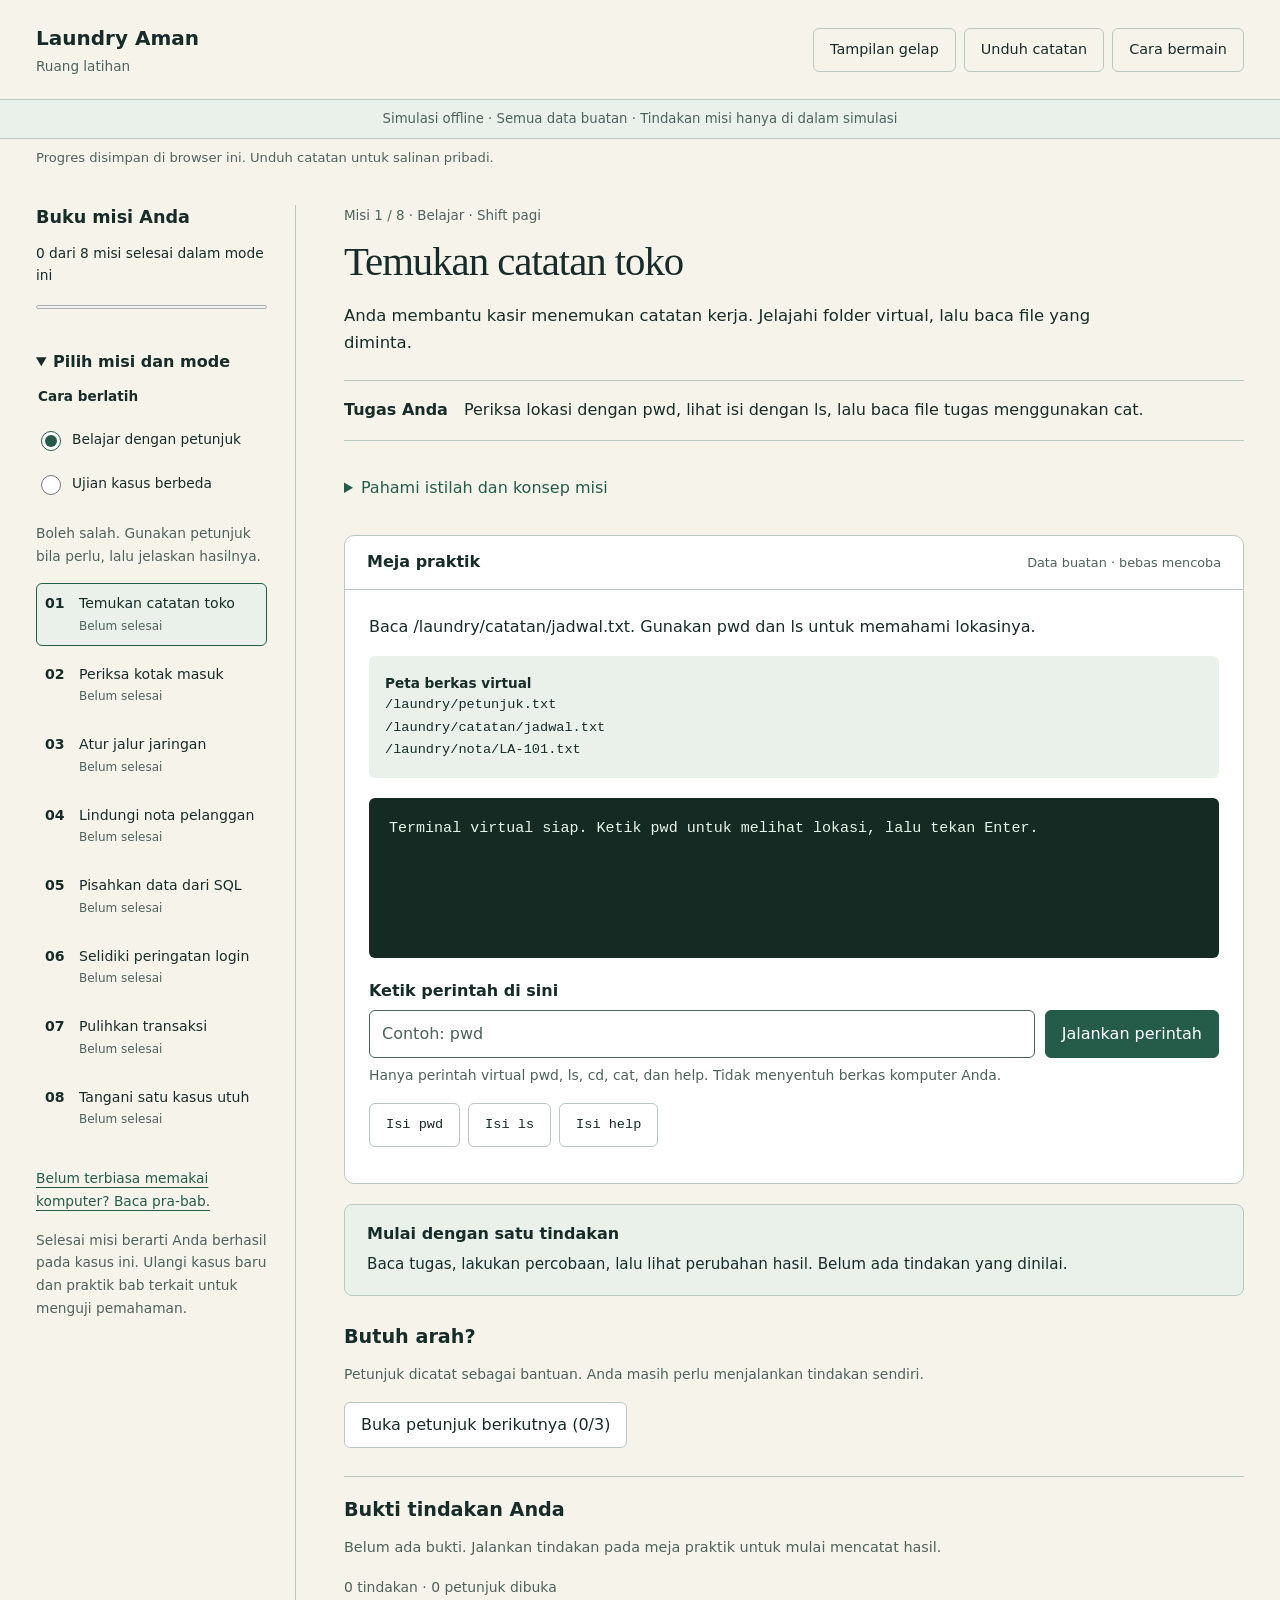
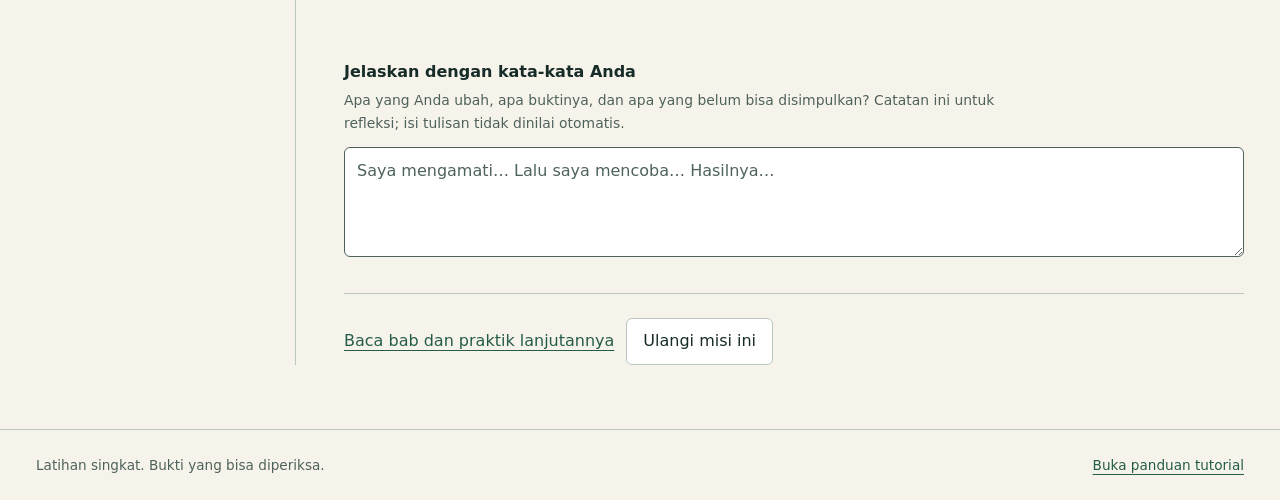
==== simulator/index.html @ 697e7718 "feat: add Indonesian cybersecurity course and interactive simulator" ====
<!doctype html>
<html lang="id">
<head>
  <meta charset="utf-8">
  <meta name="viewport" content="width=device-width, initial-scale=1">
  <meta name="color-scheme" content="light dark">
  <meta name="description" content="Latihan cybersecurity gratis dan offline untuk pemula. Delapan misi dengan data buatan, petunjuk, dan kasus ujian.">
  <title>Ruang latihan • Laundry Aman</title>
  <link rel="icon" href="data:,">
  <link rel="stylesheet" href="styles.css">
  <script defer src="scenarios.js"></script>
  <script defer src="engine.js"></script>
  <script defer src="app.js"></script>
</head>
<body>
  <a class="skip" href="#workspace">Lewati daftar misi</a>
  <header class="topbar">
    <a class="wordmark" href="index.html">Laundry Aman <span>Ruang latihan</span></a>
    <div class="toolbar">
      <button id="theme" type="button">Tampilan gelap</button>
      <button id="export" type="button">Unduh catatan</button>
      <button id="help-open" type="button">Cara bermain</button>
    </div>
  </header>
  <div class="safety-strip">Simulasi offline · Semua data buatan · Tindakan misi hanya di dalam simulasi</div>
  <p id="storage-status" class="storage-status" role="status"></p>
  <div id="announcer" class="sr-only" aria-live="polite" aria-atomic="true"></div>
  <div class="layout">
    <aside class="sidebar" aria-label="Navigasi belajar">
      <h2>Buku misi Anda</h2>
      <p id="progress-text">Menyiapkan misi…</p>
      <progress id="progress" max="8" value="0" aria-label="Progres mode yang dipilih"></progress>
      <details id="mission-navigation" open>
        <summary>Pilih misi dan mode</summary>
      <fieldset class="mode-switch">
        <legend>Cara berlatih</legend>
        <label><input type="radio" name="mode" value="guided" checked> Belajar dengan petunjuk</label>
        <label><input type="radio" name="mode" value="exam"> Ujian kasus berbeda</label>
      </fieldset>
      <p id="mode-description" class="small"></p>
        <nav id="missions" aria-label="Daftar delapan misi"></nav>
      </details>
      <a class="reading-link" href="../materi/pra-00-mulai-dari-nol.md">Belum terbiasa memakai komputer? Baca pra-bab.</a>
      <p class="small">Selesai misi berarti Anda berhasil pada kasus ini. Ulangi kasus baru dan praktik bab terkait untuk menguji pemahaman.</p>
    </aside>
    <main id="workspace" tabindex="-1">
      <div id="mission"><p>Memuat berkas latihan lokal… Jika pesan ini menetap, pastikan seluruh folder simulator sudah diekstrak dan JavaScript browser aktif.</p></div>
      <noscript><p>Simulasi membutuhkan JavaScript. Aktifkan JavaScript untuk file lokal ini atau baca <a href="../Tutorial-Cybersecurity.md">buku tutorial</a>.</p></noscript>
    </main>
  </div>
  <footer>Latihan singkat. Bukti yang bisa diperiksa. <a href="../README.md">Buka panduan tutorial</a></footer>
  <dialog id="help-dialog" aria-labelledby="help-title">
    <h2 id="help-title">Percobaan pertama, tanpa instal alat</h2>
    <ol>
      <li>Pilih <strong>Belajar dengan petunjuk</strong>. Mulai dari misi pertama.</li>
      <li>Baca tugas. Pada terminal virtual, ketik <code>pwd</code>, lalu tekan Enter. Itu perintah untuk melihat lokasi.</li>
      <li>Ketik <code>ls</code> untuk daftar berkas. Baca hasil sebelum mengetik perintah berikutnya.</li>
      <li>Jika bingung, buka petunjuk satu per satu. Kesalahan tidak mengurangi nyawa atau menghapus hasil misi lain.</li>
      <li>Setelah selesai, jelaskan alasan tindakan Anda di catatan. Uji lagi dengan kasus berbeda.</li>
    </ol>
    <p>Terminal ini hanya mengolah berkas virtual. Jangan memasukkan password, nama pelanggan asli, atau perintah dari internet. Data di semua misi memang dibuat untuk latihan.</p>
    <p>Progres mencoba tersimpan di browser perangkat ini. Mode privat atau membuka lokasi file berbeda dapat menghilangkannya. Unduh catatan sebelum menutup jika ingin menyimpan bukti.</p>
    <form method="dialog"><button class="primary">Kembali ke misi</button></form>
  </dialog>
  <dialog id="reset-dialog" aria-labelledby="reset-title">
    <h2 id="reset-title">Ulangi misi ini?</h2>
    <p>Hasil, petunjuk, dan catatan misi pada mode saat ini akan dihapus. Misi lain dan mode lainnya tetap tersimpan. Unduh catatan dahulu bila perlu.</p>
    <div class="actions"><button id="reset-confirm" class="primary">Ya, ulangi misi ini</button><button id="reset-cancel">Batal</button></div>
  </dialog>
</body>
</html>
---- simulator/styles.css ----
:root{color-scheme:light;--paper:#f6f3eb;--surface:#fff;--ink:#172c28;--muted:#4e625c;--green:#245c49;--on-green:#fff;--line:#bac8c0;--soft:#eaf1eb;--accent:#e8bd67;--warn:#745013;--danger:#982e2a;--focus:#925a10;--terminal:#142a23;--terminal-ink:#e7f5e8}
:root[data-theme="dark"]{color-scheme:dark;--paper:#172421;--surface:#20332c;--ink:#f3f5ed;--muted:#bfd1c7;--green:#a5dbc0;--on-green:#142a23;--line:#6a8578;--soft:#2b4438;--accent:#e8bd67;--warn:#f2cf8c;--danger:#ffb4a9;--focus:#f2cf8c;--terminal:#10211b;--terminal-ink:#e7f5e8}
*{box-sizing:border-box}html{scroll-behavior:smooth;scrollbar-color:var(--line) var(--paper)}body{margin:0;background:var(--paper);color:var(--ink);font:1rem/1.65 "Segoe UI",system-ui,sans-serif}::selection{background:var(--accent);color:#172c28}a{color:var(--green);text-underline-offset:4px}button,input,select,textarea{font:inherit}button,input,select,textarea,summary,a{-webkit-tap-highlight-color:transparent}button{min-height:44px;padding:9px 16px;border:1px solid var(--line);border-radius:6px;color:var(--ink);background:var(--surface);cursor:pointer;transition:background-color .15s,border-color .15s}button:hover{background:var(--soft);border-color:var(--green)}button:disabled{opacity:.65;cursor:not-allowed}.primary{background:var(--green);border-color:var(--green);color:var(--on-green)}.primary:hover{background:var(--green);filter:brightness(.92)}:focus-visible{outline:3px solid var(--focus);outline-offset:3px}h1,h2,h3,p{margin-top:0}h1{font:400 clamp(1.8rem,3.4vw,2.55rem)/1.15 Georgia,serif;letter-spacing:-.025em;margin-bottom:16px;max-width:26ch}h2{font:600 1.2rem/1.4 "Segoe UI",system-ui,sans-serif;margin-bottom:12px}h3{font-size:1.05rem;line-height:1.4}p{max-width:76ch;margin-bottom:16px}code,pre{font-family:Consolas,"Courier New",monospace}code{overflow-wrap:anywhere}pre{white-space:pre-wrap;overflow-wrap:anywhere;line-height:1.6}label{cursor:pointer}input[type="text"],select,textarea{width:100%;min-height:44px;padding:10px 12px;border:1px solid var(--line);border-radius:6px;background:var(--surface);color:var(--ink);caret-color:var(--green)}input[type="radio"],input[type="checkbox"]{width:20px;height:20px;accent-color:var(--green);flex-shrink:0}textarea{resize:vertical;min-height:110px}fieldset{margin:0;padding:0;border:0;min-width:0}legend{font-weight:600;margin-bottom:10px}summary{cursor:pointer;min-height:44px;padding:10px 0;font-weight:600}.skip{position:fixed;z-index:5;top:-80px;left:12px;padding:10px;background:var(--surface)}.skip:focus{top:8px}.topbar{max-width:1440px;margin:auto;padding:22px 36px;display:flex;justify-content:space-between;gap:24px;align-items:center}.wordmark{font-size:1.25rem;font-weight:750;text-decoration:none;color:var(--ink)}.wordmark span{display:block;font-size:.85rem;font-weight:400;color:var(--muted)}.toolbar{display:flex;flex-wrap:wrap;gap:8px}.toolbar button{background:transparent;font-size:.9rem}.safety-strip{background:var(--soft);border-block:1px solid var(--line);padding:8px 36px;font-size:.83rem;color:var(--muted);text-align:center}.storage-status{padding:8px 36px;margin:0 auto;max-width:1440px;font-size:.82rem;color:var(--muted)}.storage-status.warning{color:var(--warn)}.layout{max-width:1440px;margin:0 auto;display:grid;grid-template-columns:260px minmax(0,1fr);gap:48px;padding:28px 36px 64px}.sidebar{border-right:1px solid var(--line);padding-right:28px}.sidebar h2{font-size:1.1rem}.sidebar p{font-size:.86rem}.sidebar progress{width:100%;height:8px;display:block;margin:8px 0 28px;accent-color:var(--green)}.mode-switch{margin-bottom:16px}.mode-switch legend{font-size:.85rem}.mode-switch label{display:flex;align-items:center;gap:8px;font-size:.86rem;min-height:44px;line-height:1.4}.small{font-size:.87rem;color:var(--muted)}.mission-link{width:100%;display:grid;grid-template-columns:26px 1fr;gap:8px;text-align:left;margin-bottom:8px;background:transparent;border-color:transparent;padding:10px 8px;font-size:.88rem;line-height:1.4}.mission-link[aria-current="step"]{background:var(--soft);border-color:var(--green)}.mission-number{font-variant-numeric:tabular-nums;font-weight:700}.mission-link small{display:block;margin-top:4px;font-size:.75rem;color:var(--muted)}.reading-link{display:block;margin:28px 0 16px;font-size:.86rem}.mission-meta{font-size:.84rem;color:var(--muted);margin-bottom:12px}.brief{font-size:1.03rem}.objective{display:flex;gap:16px;align-items:baseline;border-block:1px solid var(--line);padding:16px 0;margin:24px 0}.objective strong{white-space:nowrap}.objective p{margin:0}.concept{margin-bottom:24px}.concept summary{font-weight:500;color:var(--green)}.concept p{font-size:.94rem;margin-bottom:0}.workbench{background:var(--surface);border:1px solid var(--line);border-radius:10px;overflow:hidden}.bench-title{padding:15px 22px;border-bottom:1px solid var(--line);display:flex;justify-content:space-between;gap:12px;align-items:center}.bench-title h2{margin:0;font-size:1rem}.bench-title span{font-size:.8rem;color:var(--muted)}.bench-content{padding:24px}.actions{display:flex;flex-wrap:wrap;gap:12px;margin-top:20px}.field{margin-bottom:16px}.field label{display:block;font-weight:600;margin-bottom:6px}.field .small{margin-top:6px;margin-bottom:0}.row{display:grid;grid-template-columns:1fr 1fr;gap:20px}.terminal{background:var(--terminal);color:var(--terminal-ink);padding:18px 20px;border-radius:6px;margin:0 0 20px;min-height:160px;max-height:360px;overflow:auto;font-size:.94rem}.terminal-input{display:flex;gap:10px}.terminal-input input{min-width:0}.file-map{background:var(--soft);padding:16px;border-radius:6px;margin-bottom:20px;font-size:.85rem}.file-map code{display:block}.quick-commands{display:flex;gap:8px;flex-wrap:wrap;margin:12px 0}.quick-commands button{font-family:Consolas,monospace;font-size:.85rem}.mail{padding:20px 0;border-bottom:1px solid var(--line)}.mail:first-child{padding-top:0}.mail:last-child{border-bottom:0;padding-bottom:0}.mail h3{margin-bottom:10px}.mail dl{margin:12px 0;font-size:.9rem;display:grid;grid-template-columns:90px minmax(0,1fr);gap:6px 12px}.mail dt{color:var(--muted)}.mail dd{margin:0;overflow-wrap:anywhere}.mail-body{white-space:pre-wrap;background:var(--soft);padding:16px;font-size:.94rem}.choice-line{display:flex;align-items:center;gap:10px;padding:10px 0;min-height:44px}.flow-row{display:grid;grid-template-columns:minmax(0,1fr) auto;gap:20px;padding:18px 0;border-bottom:1px solid var(--line)}.flow-row:first-child{padding-top:0}.flow-row p{margin:3px 0 0}.flow-row strong{font-size:.98rem}.flow-row label{display:flex;gap:8px;align-items:center}.test-results{margin-top:20px}.test-results p{padding:10px 12px;background:var(--soft);margin-bottom:8px}.data-table{width:100%;border-collapse:collapse;font-size:.9rem;margin:16px 0}.data-table th,.data-table td{padding:10px 8px;border-bottom:1px solid var(--line);text-align:left;vertical-align:top;overflow-wrap:anywhere}.data-table th{font-weight:600}.response{padding:16px;background:var(--soft);margin-top:18px;border-radius:6px}.event{margin-bottom:12px;padding-bottom:12px;border-bottom:1px solid var(--line)}.event p{margin:8px 0;font-size:.92rem}.event time{font-variant-numeric:tabular-nums;font-size:.83rem;color:var(--muted)}.feedback{padding:18px 22px;border:1px solid var(--line);border-radius:8px;margin-top:20px;background:var(--soft)}.feedback h2{font-size:1rem;margin-bottom:6px}.feedback p{margin:0;font-size:.95rem}.feedback.error{border-color:var(--danger)}.feedback.error h2{color:var(--danger)}.support{margin:28px 0}.hint-list{padding-left:22px}.hint-list li{padding:8px 0;max-width:75ch}.evidence{padding:20px 0;border-top:1px solid var(--line);margin-top:28px}.evidence li{margin-bottom:8px;font-size:.91rem}.evidence .empty{color:var(--muted);font-size:.9rem}.reflection{margin-top:24px}.reflection label{font-weight:600;display:block}.reflection p{margin:4px 0 12px}.next-step{border-top:1px solid var(--line);padding-top:24px;margin-top:28px;display:flex;gap:12px;align-items:center;flex-wrap:wrap}.completion{padding:24px;background:var(--soft);border:1px solid var(--green);border-radius:8px;margin-top:24px}.completion h2{font:400 1.55rem Georgia,serif}footer{max-width:1440px;margin:auto;border-top:1px solid var(--line);padding:24px 36px;color:var(--muted);font-size:.85rem;display:flex;justify-content:space-between;gap:16px}dialog{border:1px solid var(--line);border-radius:10px;background:var(--surface);color:var(--ink);padding:32px;max-width:650px;width:calc(100% - 32px);max-height:85vh;overflow:auto}dialog::backdrop{background:rgba(15,30,25,.55)}dialog li{margin-bottom:12px}dialog h2{font:400 1.8rem Georgia,serif}.fatal{padding:24px;background:var(--surface);border:1px solid var(--danger)}
@media(max-width:1000px){.layout{gap:28px;grid-template-columns:220px minmax(0,1fr);padding-inline:24px}.sidebar{padding-right:20px}.topbar{padding-inline:24px}.row{grid-template-columns:1fr}.objective{display:block}.objective strong{display:block;margin-bottom:6px}}
@media(max-width:700px){.topbar{padding:18px 16px;align-items:flex-start;flex-direction:column;gap:14px}.toolbar{width:100%}.toolbar button{flex:1;padding-inline:8px;font-size:.82rem}.safety-strip{padding:8px 16px;text-align:left}.storage-status{padding-inline:16px}.layout{display:block;padding:16px 16px 40px}.sidebar{border-right:0;border-bottom:1px solid var(--line);padding:0 0 20px;margin-bottom:28px}.sidebar .reading-link{margin:14px 0}.sidebar progress{margin-bottom:20px}.sidebar>p.small{display:none}.mode-switch{display:flex;flex-wrap:wrap;column-gap:20px}.mode-switch legend{margin-bottom:4px}.mission-link{padding:12px}.bench-content{padding:18px}.bench-title{padding:14px 18px;align-items:flex-start;flex-direction:column;gap:4px}.flow-row{grid-template-columns:1fr;gap:8px}.terminal-input{flex-wrap:wrap}.terminal-input button{width:100%}.terminal-input input{width:100%}.mail dl{grid-template-columns:1fr;gap:2px}.mail dd{margin-bottom:10px}.data-table{font-size:.8rem;table-layout:fixed}.data-table th,.data-table td{padding:8px 4px}.next-step>*{width:100%}.next-step a{text-align:center;padding:8px}footer{padding:22px 16px;flex-direction:column}dialog{padding:24px}}
input::placeholder,textarea::placeholder{color:var(--muted);opacity:1}
input[type="text"],select,textarea{border-color:var(--muted)}
.terminal-input button{flex-shrink:0;white-space:nowrap}
.sr-only{position:absolute;width:1px;height:1px;padding:0;margin:-1px;overflow:hidden;clip:rect(0,0,0,0);white-space:nowrap;border:0}
@media(prefers-reduced-motion:reduce){html{scroll-behavior:auto}*{transition:none!important}}
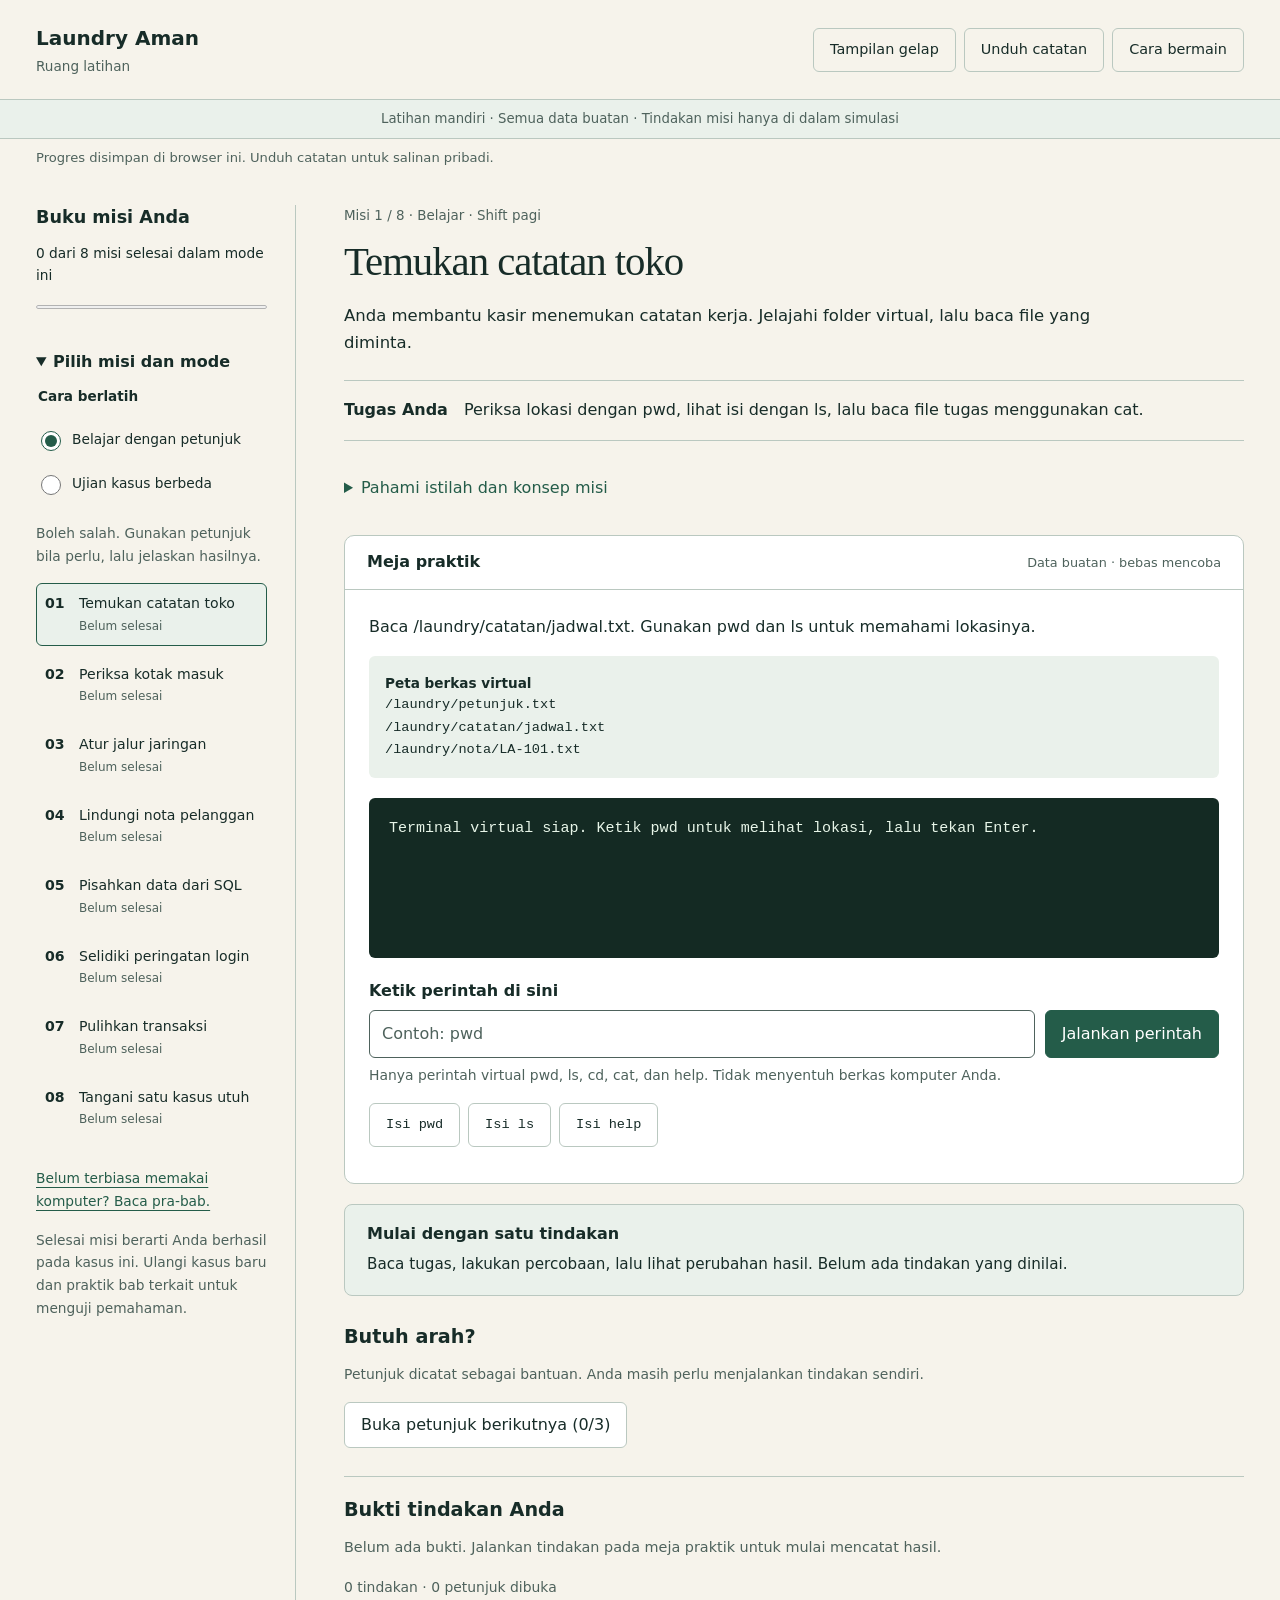
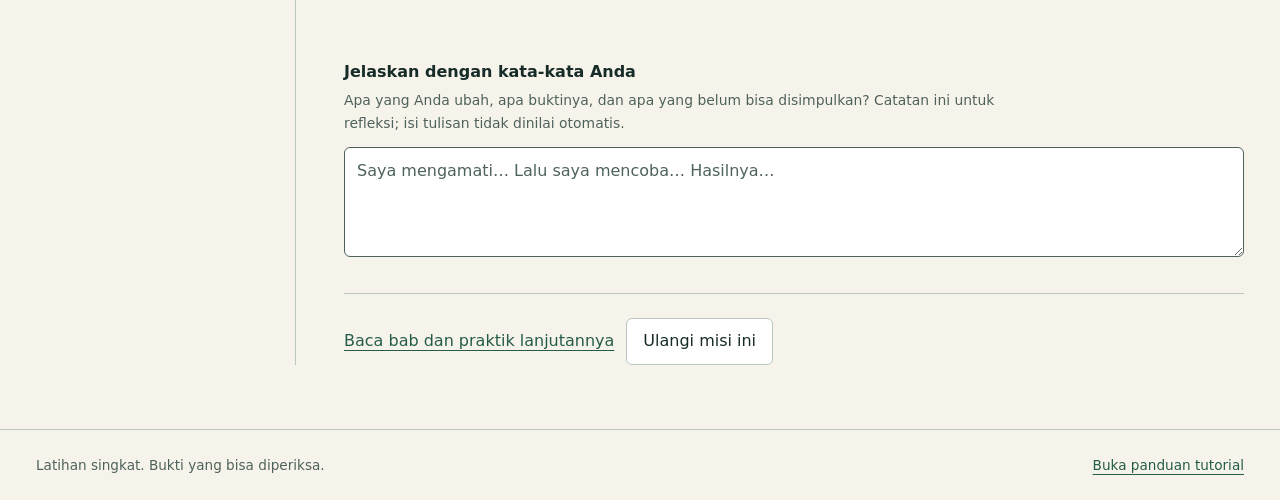
==== commit f837e4d5: "feat: publish browser simulator for mobile access through GitHub Pages" ====
--- a/simulator/index.html
+++ b/simulator/index.html
@@ -22,7 +22,7 @@
       <button id="help-open" type="button">Cara bermain</button>
     </div>
   </header>
-  <div class="safety-strip">Simulasi offline · Semua data buatan · Tindakan misi hanya di dalam simulasi</div>
+  <div class="safety-strip">Latihan mandiri · Semua data buatan · Tindakan misi hanya di dalam simulasi</div>
   <p id="storage-status" class="storage-status" role="status"></p>
   <div id="announcer" class="sr-only" aria-live="polite" aria-atomic="true"></div>
   <div class="layout">
@@ -44,8 +44,8 @@
       <p class="small">Selesai misi berarti Anda berhasil pada kasus ini. Ulangi kasus baru dan praktik bab terkait untuk menguji pemahaman.</p>
     </aside>
     <main id="workspace" tabindex="-1">
-      <div id="mission"><p>Memuat berkas latihan lokal… Jika pesan ini menetap, pastikan seluruh folder simulator sudah diekstrak dan JavaScript browser aktif.</p></div>
-      <noscript><p>Simulasi membutuhkan JavaScript. Aktifkan JavaScript untuk file lokal ini atau baca <a href="../Tutorial-Cybersecurity.md">buku tutorial</a>.</p></noscript>
+      <div id="mission"><p>Memuat latihan… Jika pesan ini menetap, muat ulang halaman dan pastikan JavaScript browser aktif. Jika memakai unduhan, ekstrak seluruh folder simulator.</p></div>
+      <noscript><p>Simulasi membutuhkan JavaScript. Aktifkan JavaScript untuk halaman ini atau baca <a href="../Tutorial-Cybersecurity.md">buku tutorial</a>.</p></noscript>
     </main>
   </div>
   <footer>Latihan singkat. Bukti yang bisa diperiksa. <a href="../README.md">Buka panduan tutorial</a></footer>
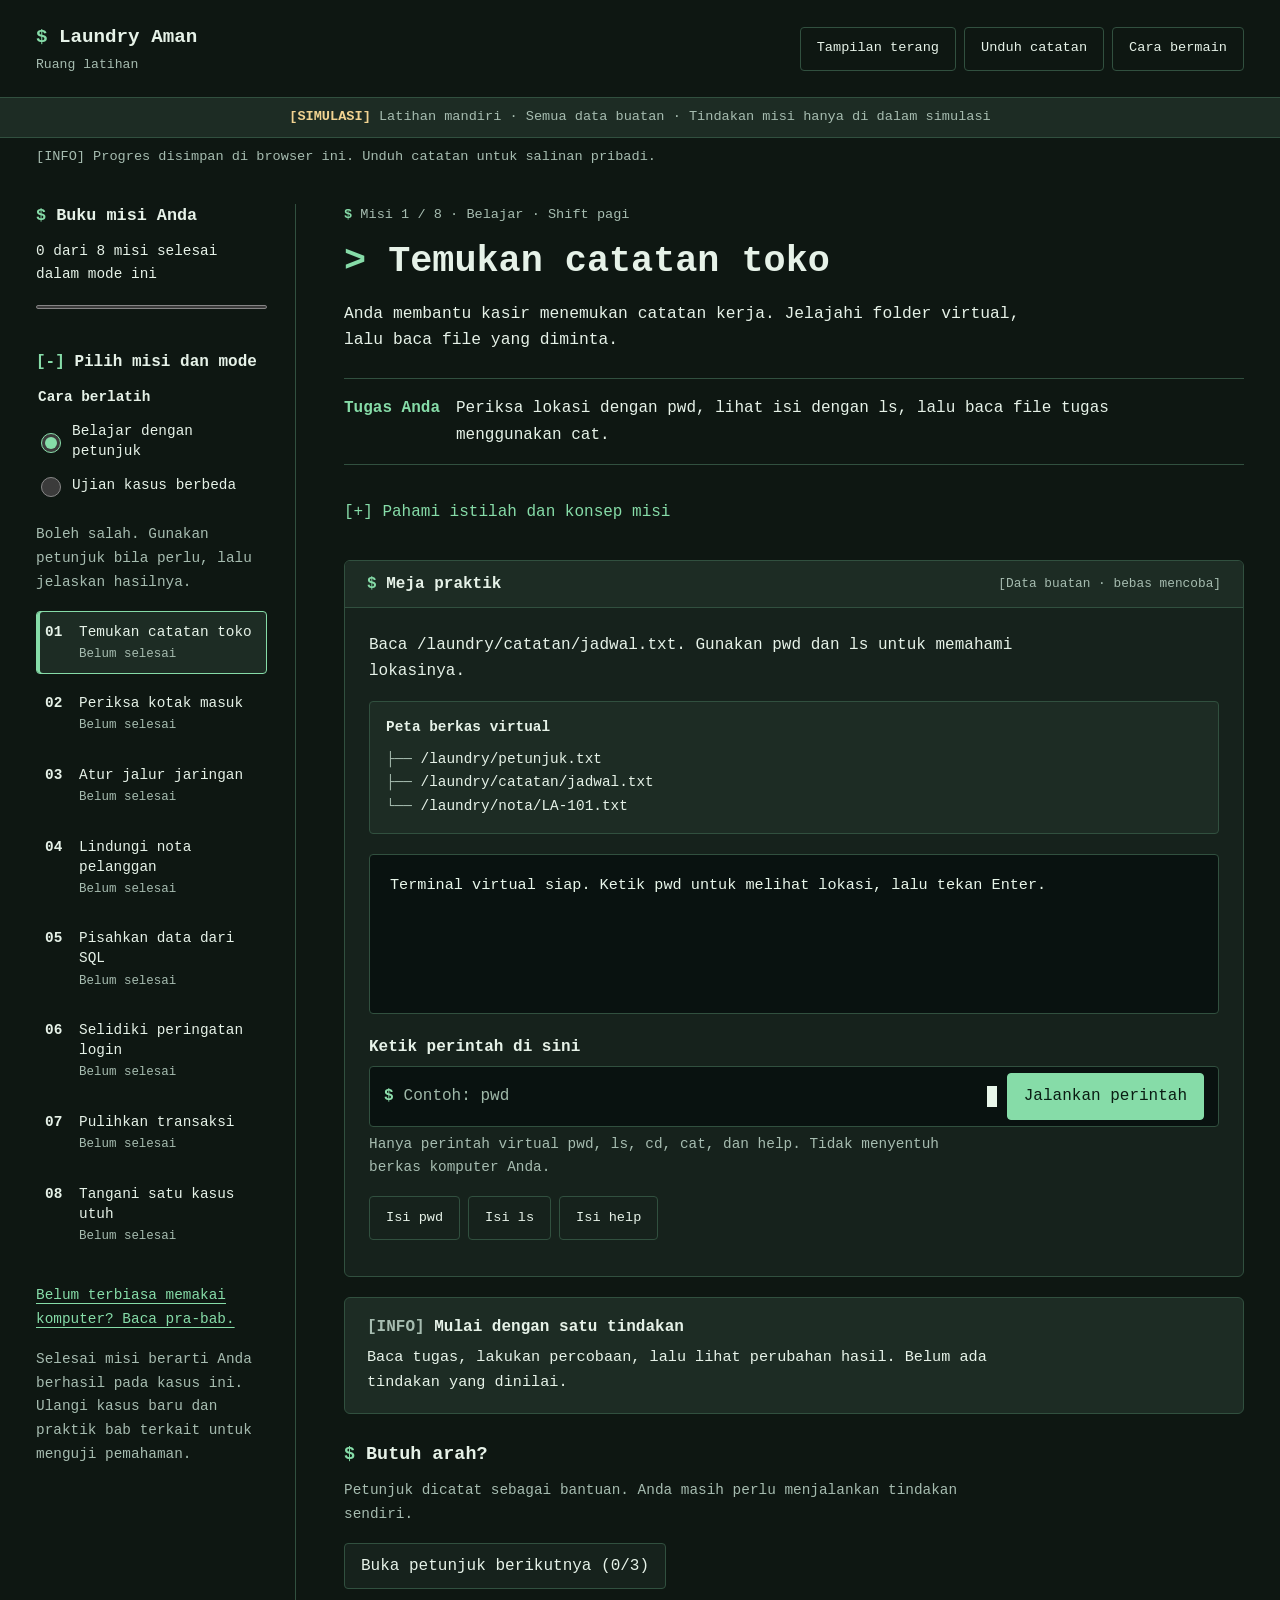
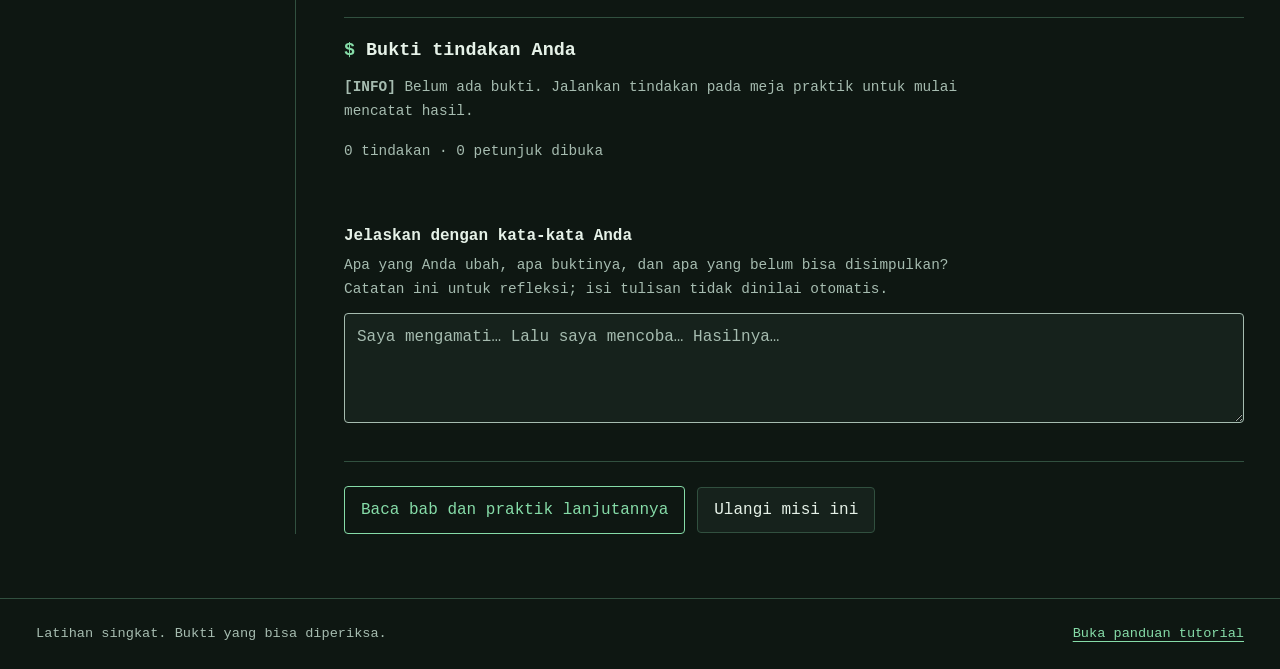
==== commit 79963517: "feat: restyle simulator as a terminal with dark default Console-style dark theme as default from fir" ====
--- a/simulator/index.html
+++ b/simulator/index.html
@@ -1,5 +1,5 @@
 <!doctype html>
-<html lang="id">
+<html lang="id" data-theme="dark">
 <head>
   <meta charset="utf-8">
   <meta name="viewport" content="width=device-width, initial-scale=1">
@@ -17,7 +17,7 @@
   <header class="topbar">
     <a class="wordmark" href="index.html">Laundry Aman <span>Ruang latihan</span></a>
     <div class="toolbar">
-      <button id="theme" type="button">Tampilan gelap</button>
+      <button id="theme" type="button">Tampilan terang</button>
       <button id="export" type="button">Unduh catatan</button>
       <button id="help-open" type="button">Cara bermain</button>
     </div>
--- a/simulator/styles.css
+++ b/simulator/styles.css
@@ -1,10 +1,242 @@
-:root{color-scheme:light;--paper:#f6f3eb;--surface:#fff;--ink:#172c28;--muted:#4e625c;--green:#245c49;--on-green:#fff;--line:#bac8c0;--soft:#eaf1eb;--accent:#e8bd67;--warn:#745013;--danger:#982e2a;--focus:#925a10;--terminal:#142a23;--terminal-ink:#e7f5e8}
-:root[data-theme="dark"]{color-scheme:dark;--paper:#172421;--surface:#20332c;--ink:#f3f5ed;--muted:#bfd1c7;--green:#a5dbc0;--on-green:#142a23;--line:#6a8578;--soft:#2b4438;--accent:#e8bd67;--warn:#f2cf8c;--danger:#ffb4a9;--focus:#f2cf8c;--terminal:#10211b;--terminal-ink:#e7f5e8}
-*{box-sizing:border-box}html{scroll-behavior:smooth;scrollbar-color:var(--line) var(--paper)}body{margin:0;background:var(--paper);color:var(--ink);font:1rem/1.65 "Segoe UI",system-ui,sans-serif}::selection{background:var(--accent);color:#172c28}a{color:var(--green);text-underline-offset:4px}button,input,select,textarea{font:inherit}button,input,select,textarea,summary,a{-webkit-tap-highlight-color:transparent}button{min-height:44px;padding:9px 16px;border:1px solid var(--line);border-radius:6px;color:var(--ink);background:var(--surface);cursor:pointer;transition:background-color .15s,border-color .15s}button:hover{background:var(--soft);border-color:var(--green)}button:disabled{opacity:.65;cursor:not-allowed}.primary{background:var(--green);border-color:var(--green);color:var(--on-green)}.primary:hover{background:var(--green);filter:brightness(.92)}:focus-visible{outline:3px solid var(--focus);outline-offset:3px}h1,h2,h3,p{margin-top:0}h1{font:400 clamp(1.8rem,3.4vw,2.55rem)/1.15 Georgia,serif;letter-spacing:-.025em;margin-bottom:16px;max-width:26ch}h2{font:600 1.2rem/1.4 "Segoe UI",system-ui,sans-serif;margin-bottom:12px}h3{font-size:1.05rem;line-height:1.4}p{max-width:76ch;margin-bottom:16px}code,pre{font-family:Consolas,"Courier New",monospace}code{overflow-wrap:anywhere}pre{white-space:pre-wrap;overflow-wrap:anywhere;line-height:1.6}label{cursor:pointer}input[type="text"],select,textarea{width:100%;min-height:44px;padding:10px 12px;border:1px solid var(--line);border-radius:6px;background:var(--surface);color:var(--ink);caret-color:var(--green)}input[type="radio"],input[type="checkbox"]{width:20px;height:20px;accent-color:var(--green);flex-shrink:0}textarea{resize:vertical;min-height:110px}fieldset{margin:0;padding:0;border:0;min-width:0}legend{font-weight:600;margin-bottom:10px}summary{cursor:pointer;min-height:44px;padding:10px 0;font-weight:600}.skip{position:fixed;z-index:5;top:-80px;left:12px;padding:10px;background:var(--surface)}.skip:focus{top:8px}.topbar{max-width:1440px;margin:auto;padding:22px 36px;display:flex;justify-content:space-between;gap:24px;align-items:center}.wordmark{font-size:1.25rem;font-weight:750;text-decoration:none;color:var(--ink)}.wordmark span{display:block;font-size:.85rem;font-weight:400;color:var(--muted)}.toolbar{display:flex;flex-wrap:wrap;gap:8px}.toolbar button{background:transparent;font-size:.9rem}.safety-strip{background:var(--soft);border-block:1px solid var(--line);padding:8px 36px;font-size:.83rem;color:var(--muted);text-align:center}.storage-status{padding:8px 36px;margin:0 auto;max-width:1440px;font-size:.82rem;color:var(--muted)}.storage-status.warning{color:var(--warn)}.layout{max-width:1440px;margin:0 auto;display:grid;grid-template-columns:260px minmax(0,1fr);gap:48px;padding:28px 36px 64px}.sidebar{border-right:1px solid var(--line);padding-right:28px}.sidebar h2{font-size:1.1rem}.sidebar p{font-size:.86rem}.sidebar progress{width:100%;height:8px;display:block;margin:8px 0 28px;accent-color:var(--green)}.mode-switch{margin-bottom:16px}.mode-switch legend{font-size:.85rem}.mode-switch label{display:flex;align-items:center;gap:8px;font-size:.86rem;min-height:44px;line-height:1.4}.small{font-size:.87rem;color:var(--muted)}.mission-link{width:100%;display:grid;grid-template-columns:26px 1fr;gap:8px;text-align:left;margin-bottom:8px;background:transparent;border-color:transparent;padding:10px 8px;font-size:.88rem;line-height:1.4}.mission-link[aria-current="step"]{background:var(--soft);border-color:var(--green)}.mission-number{font-variant-numeric:tabular-nums;font-weight:700}.mission-link small{display:block;margin-top:4px;font-size:.75rem;color:var(--muted)}.reading-link{display:block;margin:28px 0 16px;font-size:.86rem}.mission-meta{font-size:.84rem;color:var(--muted);margin-bottom:12px}.brief{font-size:1.03rem}.objective{display:flex;gap:16px;align-items:baseline;border-block:1px solid var(--line);padding:16px 0;margin:24px 0}.objective strong{white-space:nowrap}.objective p{margin:0}.concept{margin-bottom:24px}.concept summary{font-weight:500;color:var(--green)}.concept p{font-size:.94rem;margin-bottom:0}.workbench{background:var(--surface);border:1px solid var(--line);border-radius:10px;overflow:hidden}.bench-title{padding:15px 22px;border-bottom:1px solid var(--line);display:flex;justify-content:space-between;gap:12px;align-items:center}.bench-title h2{margin:0;font-size:1rem}.bench-title span{font-size:.8rem;color:var(--muted)}.bench-content{padding:24px}.actions{display:flex;flex-wrap:wrap;gap:12px;margin-top:20px}.field{margin-bottom:16px}.field label{display:block;font-weight:600;margin-bottom:6px}.field .small{margin-top:6px;margin-bottom:0}.row{display:grid;grid-template-columns:1fr 1fr;gap:20px}.terminal{background:var(--terminal);color:var(--terminal-ink);padding:18px 20px;border-radius:6px;margin:0 0 20px;min-height:160px;max-height:360px;overflow:auto;font-size:.94rem}.terminal-input{display:flex;gap:10px}.terminal-input input{min-width:0}.file-map{background:var(--soft);padding:16px;border-radius:6px;margin-bottom:20px;font-size:.85rem}.file-map code{display:block}.quick-commands{display:flex;gap:8px;flex-wrap:wrap;margin:12px 0}.quick-commands button{font-family:Consolas,monospace;font-size:.85rem}.mail{padding:20px 0;border-bottom:1px solid var(--line)}.mail:first-child{padding-top:0}.mail:last-child{border-bottom:0;padding-bottom:0}.mail h3{margin-bottom:10px}.mail dl{margin:12px 0;font-size:.9rem;display:grid;grid-template-columns:90px minmax(0,1fr);gap:6px 12px}.mail dt{color:var(--muted)}.mail dd{margin:0;overflow-wrap:anywhere}.mail-body{white-space:pre-wrap;background:var(--soft);padding:16px;font-size:.94rem}.choice-line{display:flex;align-items:center;gap:10px;padding:10px 0;min-height:44px}.flow-row{display:grid;grid-template-columns:minmax(0,1fr) auto;gap:20px;padding:18px 0;border-bottom:1px solid var(--line)}.flow-row:first-child{padding-top:0}.flow-row p{margin:3px 0 0}.flow-row strong{font-size:.98rem}.flow-row label{display:flex;gap:8px;align-items:center}.test-results{margin-top:20px}.test-results p{padding:10px 12px;background:var(--soft);margin-bottom:8px}.data-table{width:100%;border-collapse:collapse;font-size:.9rem;margin:16px 0}.data-table th,.data-table td{padding:10px 8px;border-bottom:1px solid var(--line);text-align:left;vertical-align:top;overflow-wrap:anywhere}.data-table th{font-weight:600}.response{padding:16px;background:var(--soft);margin-top:18px;border-radius:6px}.event{margin-bottom:12px;padding-bottom:12px;border-bottom:1px solid var(--line)}.event p{margin:8px 0;font-size:.92rem}.event time{font-variant-numeric:tabular-nums;font-size:.83rem;color:var(--muted)}.feedback{padding:18px 22px;border:1px solid var(--line);border-radius:8px;margin-top:20px;background:var(--soft)}.feedback h2{font-size:1rem;margin-bottom:6px}.feedback p{margin:0;font-size:.95rem}.feedback.error{border-color:var(--danger)}.feedback.error h2{color:var(--danger)}.support{margin:28px 0}.hint-list{padding-left:22px}.hint-list li{padding:8px 0;max-width:75ch}.evidence{padding:20px 0;border-top:1px solid var(--line);margin-top:28px}.evidence li{margin-bottom:8px;font-size:.91rem}.evidence .empty{color:var(--muted);font-size:.9rem}.reflection{margin-top:24px}.reflection label{font-weight:600;display:block}.reflection p{margin:4px 0 12px}.next-step{border-top:1px solid var(--line);padding-top:24px;margin-top:28px;display:flex;gap:12px;align-items:center;flex-wrap:wrap}.completion{padding:24px;background:var(--soft);border:1px solid var(--green);border-radius:8px;margin-top:24px}.completion h2{font:400 1.55rem Georgia,serif}footer{max-width:1440px;margin:auto;border-top:1px solid var(--line);padding:24px 36px;color:var(--muted);font-size:.85rem;display:flex;justify-content:space-between;gap:16px}dialog{border:1px solid var(--line);border-radius:10px;background:var(--surface);color:var(--ink);padding:32px;max-width:650px;width:calc(100% - 32px);max-height:85vh;overflow:auto}dialog::backdrop{background:rgba(15,30,25,.55)}dialog li{margin-bottom:12px}dialog h2{font:400 1.8rem Georgia,serif}.fatal{padding:24px;background:var(--surface);border:1px solid var(--danger)}
-@media(max-width:1000px){.layout{gap:28px;grid-template-columns:220px minmax(0,1fr);padding-inline:24px}.sidebar{padding-right:20px}.topbar{padding-inline:24px}.row{grid-template-columns:1fr}.objective{display:block}.objective strong{display:block;margin-bottom:6px}}
-@media(max-width:700px){.topbar{padding:18px 16px;align-items:flex-start;flex-direction:column;gap:14px}.toolbar{width:100%}.toolbar button{flex:1;padding-inline:8px;font-size:.82rem}.safety-strip{padding:8px 16px;text-align:left}.storage-status{padding-inline:16px}.layout{display:block;padding:16px 16px 40px}.sidebar{border-right:0;border-bottom:1px solid var(--line);padding:0 0 20px;margin-bottom:28px}.sidebar .reading-link{margin:14px 0}.sidebar progress{margin-bottom:20px}.sidebar>p.small{display:none}.mode-switch{display:flex;flex-wrap:wrap;column-gap:20px}.mode-switch legend{margin-bottom:4px}.mission-link{padding:12px}.bench-content{padding:18px}.bench-title{padding:14px 18px;align-items:flex-start;flex-direction:column;gap:4px}.flow-row{grid-template-columns:1fr;gap:8px}.terminal-input{flex-wrap:wrap}.terminal-input button{width:100%}.terminal-input input{width:100%}.mail dl{grid-template-columns:1fr;gap:2px}.mail dd{margin-bottom:10px}.data-table{font-size:.8rem;table-layout:fixed}.data-table th,.data-table td{padding:8px 4px}.next-step>*{width:100%}.next-step a{text-align:center;padding:8px}footer{padding:22px 16px;flex-direction:column}dialog{padding:24px}}
+/* ============================================================
+   Simulator Laundry Aman — tampilan terminal (TUI console look)
+   Tema terang = varian terminal terang, tema gelap = konsol gelap.
+   ============================================================ */
+
+:root{
+  color-scheme:light;
+  --mono:ui-monospace,"Cascadia Mono",Consolas,"SF Mono",Menlo,monospace;
+  --paper:#eff2ea;--surface:#f8faf4;--ink:#1d2a23;--muted:#49594f;
+  --green:#1c5a40;--on-green:#f2f8f0;--line:#b3c2b4;--soft:#e3e9dc;
+  --accent:#e8bd67;--warn:#6f4d10;--danger:#a32c24;--focus:#1c5a40;
+  --terminal:#10251b;--terminal-ink:#e7f5e8;--terminal-muted:#9fb8a8;--terminal-prompt:#7fd8a5
+}
+:root[data-theme="dark"]{
+  color-scheme:dark;
+  --paper:#0e1712;--surface:#16221c;--ink:#e6f2e8;--muted:#a6bcb0;
+  --green:#86dca8;--on-green:#0a1d13;--line:#31503f;--soft:#1d2c24;
+  --accent:#e8c06a;--warn:#f2d492;--danger:#ff9d94;--focus:#86dca8;
+  --terminal:#091210;--terminal-ink:#e8f6ea;--terminal-muted:#9fb8a8;--terminal-prompt:#8fe0ae
+}
+
+*{box-sizing:border-box}
+html{scroll-behavior:smooth;scrollbar-color:var(--line) var(--paper)}
+body{margin:0;background:var(--paper);color:var(--ink);font-family:var(--mono);font-size:1rem;line-height:1.65}
+::selection{background:var(--accent);color:#14231c}
+a{color:var(--green);text-underline-offset:4px}
+button,input,select,textarea{font:inherit}
+button,input,select,textarea,summary,a{-webkit-tap-highlight-color:transparent}
+button{min-height:44px;padding:9px 16px;border:1px solid var(--line);border-radius:4px;color:var(--ink);background:var(--surface);cursor:pointer;transition:background-color .15s,border-color .15s}
+button:hover{background:var(--soft);border-color:var(--green)}
+button:disabled{opacity:.65;cursor:not-allowed}
+.primary{background:var(--green);border-color:var(--green);color:var(--on-green)}
+.primary:hover{background:var(--green);filter:brightness(.92)}
+:focus-visible{outline:3px solid var(--focus);outline-offset:3px}
+
+/* Judul bergaya prompt/status log */
+h1,h2,h3,p{margin-top:0}
+h1{font-family:var(--mono);font-size:clamp(1.6rem,3.2vw,2.3rem);font-weight:700;line-height:1.25;margin-bottom:16px;max-width:30ch}
+h1::before{content:"> ";color:var(--green)}
+h2{font-size:1.15rem;font-weight:700;line-height:1.4;margin-bottom:12px}
+h2::before{content:"$ ";color:var(--green)}
+h3{font-size:1.02rem;line-height:1.4}
+h3::before{content:"> ";color:var(--muted)}
+p{max-width:72ch;margin-bottom:16px}
+code,pre{font-family:var(--mono)}
+code{overflow-wrap:anywhere}
+pre{white-space:pre-wrap;overflow-wrap:anywhere;line-height:1.6}
+label{cursor:pointer}
+input[type="text"],select,textarea{width:100%;min-height:44px;padding:10px 12px;border:1px solid var(--line);border-radius:4px;background:var(--surface);color:var(--ink);caret-color:var(--green)}
+input[type="radio"],input[type="checkbox"]{width:20px;height:20px;accent-color:var(--green);flex-shrink:0}
+textarea{resize:vertical;min-height:110px}
+fieldset{margin:0;padding:0;border:0;min-width:0}
+legend{font-weight:700;margin-bottom:10px}
+summary{cursor:pointer;min-height:44px;padding:10px 0;font-weight:700;list-style:none}
+summary::-webkit-details-marker{display:none}
+summary::before{content:"[+] ";color:var(--green)}
+details[open]>summary::before{content:"[-] "}
+
+.skip{position:fixed;z-index:5;top:-80px;left:12px;padding:10px;background:var(--surface)}
+.skip:focus{top:8px}
+.topbar{max-width:1440px;margin:auto;padding:22px 36px;display:flex;justify-content:space-between;gap:24px;align-items:center}
+.wordmark{font-size:1.2rem;font-weight:700;text-decoration:none;color:var(--ink)}
+.wordmark::before{content:"$ ";color:var(--green)}
+.wordmark span{display:block;font-size:.82rem;font-weight:400;color:var(--muted)}
+.toolbar{display:flex;flex-wrap:wrap;gap:8px}
+.toolbar button{background:transparent;font-size:.85rem}
+.safety-strip{background:var(--soft);border-block:1px solid var(--line);padding:8px 36px;font-size:.85rem;color:var(--muted);text-align:center}
+.safety-strip::before{content:"[SIMULASI] ";color:var(--warn);font-weight:700}
+.storage-status{padding:8px 36px;margin:0 auto;max-width:1440px;font-size:.85rem;color:var(--muted)}
+.storage-status:not(:empty)::before{content:"[INFO] ";color:var(--muted)}
+.storage-status.warning{color:var(--warn)}
+.storage-status.warning:not(:empty)::before{content:"[!] ";color:var(--warn);font-weight:700}
+
+.layout{max-width:1440px;margin:0 auto;display:grid;grid-template-columns:260px minmax(0,1fr);gap:48px;padding:28px 36px 64px}
+.sidebar{border-right:1px solid var(--line);padding-right:28px}
+.sidebar h2{font-size:1.05rem}
+.sidebar p{font-size:.9rem}
+.sidebar progress{width:100%;height:8px;display:block;margin:8px 0 28px;accent-color:var(--green)}
+.mode-switch{margin-bottom:16px}
+.mode-switch legend{font-size:.9rem}
+.mode-switch label{display:flex;align-items:center;gap:8px;font-size:.9rem;min-height:44px;line-height:1.4}
+.small{font-size:.9rem;color:var(--muted)}
+.mission-link{width:100%;display:grid;grid-template-columns:26px 1fr;gap:8px;text-align:left;margin-bottom:8px;background:transparent;border-color:transparent;padding:10px 8px;font-size:.9rem;line-height:1.4}
+.mission-link:hover{background:var(--soft);border-color:transparent}
+.mission-link[aria-current="step"]{background:var(--soft);border-color:var(--green);box-shadow:inset 3px 0 0 var(--green)}
+.mission-number{font-variant-numeric:tabular-nums;font-weight:700}
+.mission-link small{display:block;margin-top:4px;font-size:.78rem;color:var(--muted)}
+.reading-link{display:block;margin:28px 0 16px;font-size:.9rem}
+
+.mission-meta{font-size:.85rem;color:var(--muted);margin-bottom:12px}
+.mission-meta::before{content:"$ ";color:var(--green);font-weight:700}
+.brief{font-size:1.02rem}
+.objective{display:flex;gap:16px;align-items:baseline;border-block:1px solid var(--line);padding:16px 0;margin:24px 0}
+.objective strong{white-space:nowrap;color:var(--green)}
+.objective p{margin:0}
+.concept{margin-bottom:24px}
+.concept summary{font-weight:500;color:var(--green)}
+.concept p{font-size:.95rem;margin-bottom:0}
+
+/* Panel bergaya jendela terminal */
+.workbench{background:var(--surface);border:1px solid var(--line);border-radius:6px;overflow:hidden}
+.bench-title{padding:12px 22px;border-bottom:1px solid var(--line);background:var(--soft);display:flex;justify-content:space-between;gap:12px;align-items:center}
+.bench-title h2{margin:0;font-size:1rem}
+.bench-title span{font-size:.8rem;color:var(--muted)}
+.bench-title span::before{content:"["}
+.bench-title span::after{content:"]"}
+.bench-content{padding:24px}
+.actions{display:flex;flex-wrap:wrap;gap:12px;margin-top:20px}
+.field{margin-bottom:16px}
+.field label{display:block;font-weight:700;margin-bottom:6px}
+.field .small{margin-top:6px;margin-bottom:0}
+.row{display:grid;grid-template-columns:1fr 1fr;gap:20px}
+
+/* Baris perintah: prompt $ + kursor blok berkedip */
+.terminal{background:var(--terminal);color:var(--terminal-ink);border:1px solid var(--line);padding:18px 20px;border-radius:4px;margin:0 0 20px;min-height:160px;max-height:360px;overflow:auto;font-size:.95rem}
+.terminal-input{display:flex;gap:10px;align-items:center;background:var(--terminal);border:1px solid var(--line);border-radius:4px;padding:6px 14px}
+.prompt{color:var(--terminal-prompt);font-weight:700;flex-shrink:0}
+.terminal-input input{min-width:0;flex:1 1 auto;background:transparent;border:0;padding:10px 0;color:var(--terminal-ink);caret-color:var(--terminal-ink)}
+.terminal-input input:focus-visible{outline:2px solid var(--terminal-prompt);outline-offset:2px}
+.terminal-input input::placeholder{color:var(--terminal-muted);opacity:1}
+.terminal-input input:placeholder-shown{caret-color:transparent}
+.terminal-input:has(input:not(:placeholder-shown)) .cursor{visibility:hidden}
+.cursor{flex-shrink:0;width:.62em;height:1.35em;background:var(--terminal-ink);align-self:center;animation:cursor-blink 1.1s infinite}
+@keyframes cursor-blink{0%,49%{opacity:1}50%,100%{opacity:0}}
+
+.file-map{background:var(--soft);border:1px solid var(--line);padding:14px 16px;border-radius:4px;margin-bottom:20px;font-size:.9rem}
+.file-map strong{display:block;margin-bottom:8px}
+.file-map code{display:block}
+.file-map code::before{content:"├── ";color:var(--muted)}
+.file-map code:last-child::before{content:"└── "}
+.quick-commands{display:flex;gap:8px;flex-wrap:wrap;margin:12px 0}
+.quick-commands button{font-size:.85rem}
+
+.mail{padding:16px 18px;border:1px solid var(--line);border-radius:4px;margin-bottom:16px}
+.mail h3{margin:0 0 10px;padding-bottom:10px;border-bottom:1px dashed var(--line)}
+.mail dl{margin:12px 0;font-size:.9rem;display:grid;grid-template-columns:110px minmax(0,1fr);gap:6px 12px}
+.mail dt{color:var(--muted)}
+.mail dd{margin:0;overflow-wrap:anywhere}
+.mail-body{white-space:pre-wrap;background:var(--soft);padding:16px;font-size:.95rem}
+.choice-line{display:flex;align-items:center;gap:10px;padding:10px 0;min-height:44px}
+.flow-row{display:grid;grid-template-columns:minmax(0,1fr) auto;gap:20px;padding:18px 0;border-bottom:1px solid var(--line)}
+.flow-row:first-child{padding-top:0}
+.flow-row p{margin:3px 0 0}
+.flow-row strong{font-size:.98rem}
+.flow-row label{display:flex;gap:8px;align-items:center}
+.test-results{margin-top:20px}
+.test-results p{padding:10px 12px;background:var(--soft);margin-bottom:8px}
+.data-table{width:100%;border-collapse:collapse;font-size:.9rem;margin:16px 0}
+.data-table th,.data-table td{padding:10px 8px;border-bottom:1px solid var(--line);text-align:left;vertical-align:top;overflow-wrap:anywhere}
+.data-table th{font-weight:700;border-bottom-width:2px}
+
+/* Layar keluaran gelap: respons permintaan, query, salinan cadangan */
+.response{padding:16px;background:var(--terminal);color:var(--terminal-ink);border:1px solid var(--line);border-radius:4px;margin-top:18px}
+.response pre{margin:0}
+.event{margin-bottom:12px;padding:12px 14px;border:1px solid var(--line);border-radius:4px}
+.event p{margin:8px 0;font-size:.92rem}
+.event time{font-variant-numeric:tabular-nums;font-size:.85rem;color:var(--muted)}
+.event time::before{content:"["}
+.event time::after{content:"]"}
+
+/* Status bergaya log */
+.feedback{padding:18px 22px;border:1px solid var(--line);border-radius:6px;margin-top:20px;background:var(--soft)}
+.feedback h2{font-size:1rem;margin-bottom:6px}
+.feedback h2::before{content:"[OK] ";color:var(--green)}
+.feedback.pending h2::before{content:"[INFO] ";color:var(--muted)}
+.feedback p{margin:0;font-size:.95rem}
+.feedback.error{border-color:var(--danger)}
+.feedback.error h2{color:var(--danger)}
+.feedback.error h2::before{content:"[GAGAL] ";color:var(--danger)}
+.support{margin:28px 0}
+.hint-list{padding-left:22px}
+.hint-list li{padding:8px 0;max-width:72ch}
+.hint-list li::marker{color:var(--green)}
+.evidence{padding:20px 0;border-top:1px solid var(--line);margin-top:28px}
+.evidence ul{list-style:none;padding-left:0}
+.evidence li{margin-bottom:8px;font-size:.92rem}
+.evidence li::before{content:"[CATAT] ";color:var(--green);font-weight:700}
+.evidence .empty{color:var(--muted);font-size:.9rem}
+.evidence .empty::before{content:"[INFO] ";color:var(--muted);font-weight:700}
+.reflection{margin-top:24px}
+.reflection label{font-weight:700;display:block}
+.reflection p{margin:4px 0 12px}
+.next-step{border-top:1px solid var(--line);padding-top:24px;margin-top:28px;display:flex;gap:12px;align-items:center;flex-wrap:wrap}
+.next-step a{display:inline-flex;align-items:center;min-height:44px;padding:10px 16px;border:1px solid var(--green);border-radius:4px;text-decoration:none}
+.completion{padding:20px 22px;background:var(--soft);border:1px solid var(--green);border-radius:6px;margin-top:24px}
+.completion h2{font-size:1.45rem}
+.completion h2::before{content:"[OK] ";color:var(--green)}
+footer{max-width:1440px;margin:auto;border-top:1px solid var(--line);padding:24px 36px;color:var(--muted);font-size:.85rem;display:flex;justify-content:space-between;gap:16px}
+dialog{border:1px solid var(--line);border-radius:6px;background:var(--surface);color:var(--ink);padding:32px;max-width:650px;width:calc(100% - 32px);max-height:85vh;overflow:auto}
+dialog::backdrop{background:rgba(8,15,12,.6)}
+dialog li{margin-bottom:12px}
+dialog h2{font-size:1.4rem}
+.fatal{padding:24px;background:var(--surface);border:1px solid var(--danger);border-radius:6px}
+
 input::placeholder,textarea::placeholder{color:var(--muted);opacity:1}
 input[type="text"],select,textarea{border-color:var(--muted)}
+.terminal-input input[type="text"]{border:0}
 .terminal-input button{flex-shrink:0;white-space:nowrap}
 .sr-only{position:absolute;width:1px;height:1px;padding:0;margin:-1px;overflow:hidden;clip:rect(0,0,0,0);white-space:nowrap;border:0}
-@media(prefers-reduced-motion:reduce){html{scroll-behavior:auto}*{transition:none!important}}
+
+@media(max-width:1000px){
+  .layout{gap:28px;grid-template-columns:220px minmax(0,1fr);padding-inline:24px}
+  .sidebar{padding-right:20px}
+  .topbar{padding-inline:24px}
+  .row{grid-template-columns:1fr}
+  .objective{display:block}
+  .objective strong{display:block;margin-bottom:6px}
+}
+@media(max-width:700px){
+  .topbar{padding:18px 16px;align-items:flex-start;flex-direction:column;gap:14px}
+  .toolbar{width:100%}
+  .toolbar button{flex:1;padding-inline:8px;font-size:.8rem}
+  .safety-strip{padding:8px 16px;text-align:left}
+  .storage-status{padding-inline:16px}
+  .layout{display:block;padding:16px 16px 40px}
+  .sidebar{border-right:0;border-bottom:1px solid var(--line);padding:0 0 20px;margin-bottom:28px}
+  .sidebar .reading-link{margin:14px 0}
+  .sidebar progress{margin-bottom:20px}
+  .sidebar>p.small{display:none}
+  .mode-switch{display:flex;flex-wrap:wrap;column-gap:20px}
+  .mode-switch legend{margin-bottom:4px}
+  .mission-link{padding:12px}
+  .bench-content{padding:18px}
+  .bench-title{padding:12px 18px;align-items:flex-start;flex-direction:column;gap:4px}
+  .flow-row{grid-template-columns:1fr;gap:8px}
+  .terminal-input{flex-wrap:wrap}
+  .terminal-input button{width:100%}
+  .terminal-input input{flex:1 1 9em;width:auto}
+  .mail dl{grid-template-columns:1fr;gap:2px}
+  .mail dd{margin-bottom:10px}
+  .data-table{font-size:.8rem;table-layout:fixed}
+  .data-table th,.data-table td{padding:8px 4px}
+  .next-step>*{width:100%}
+  .next-step a{text-align:center;padding:8px}
+  footer{padding:22px 16px;flex-direction:column}
+  dialog{padding:24px}
+}
+
+@media(prefers-reduced-motion:reduce){
+  html{scroll-behavior:auto}
+  *{transition:none!important;animation:none!important}
+}
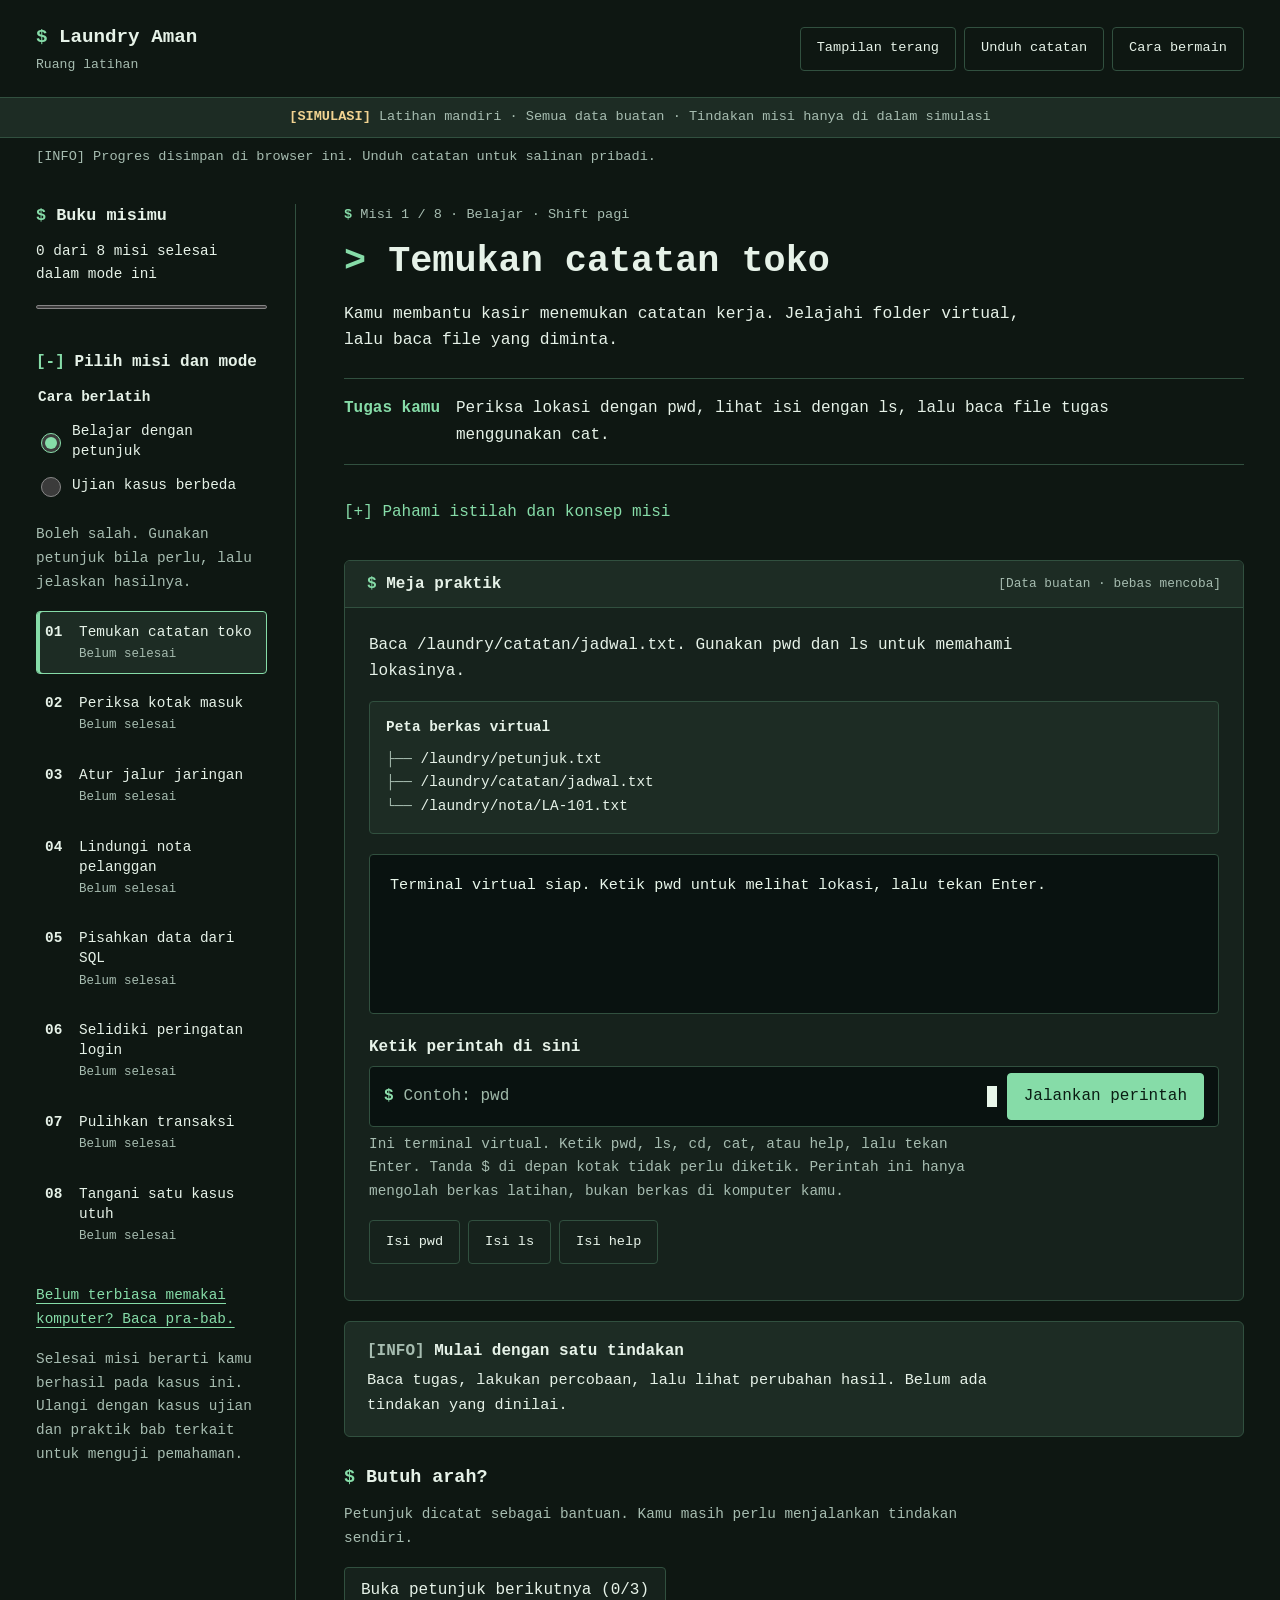
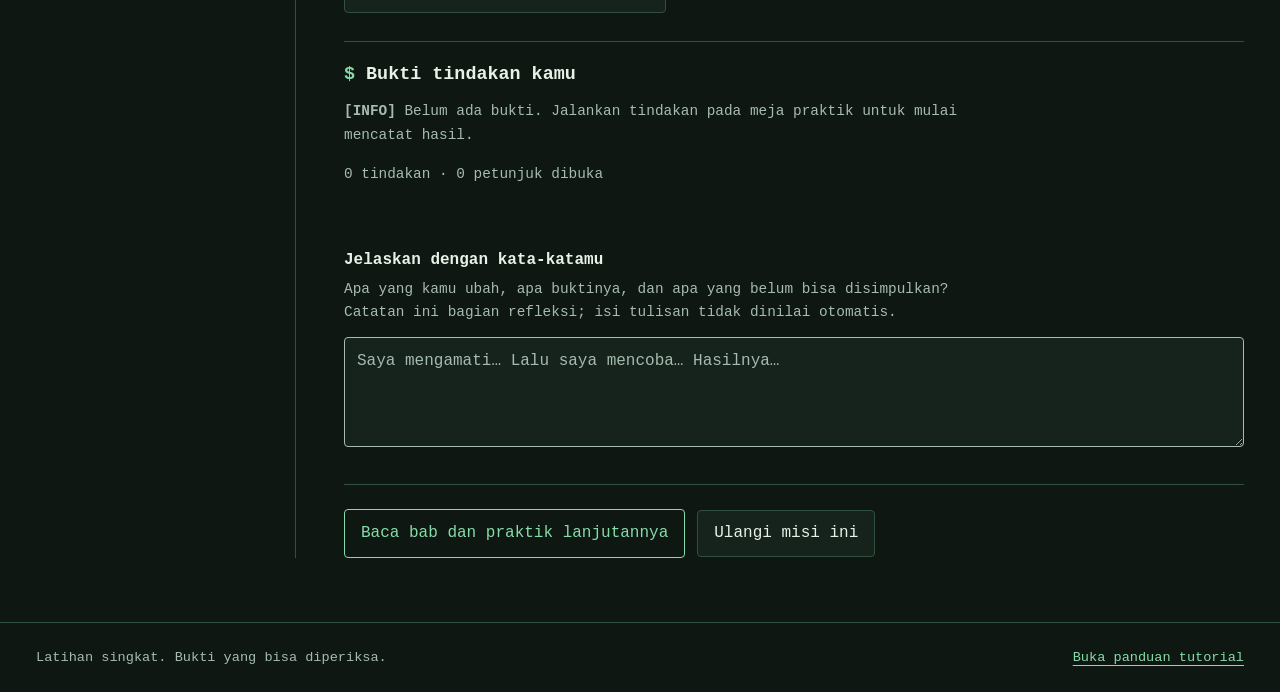
==== commit b30f1ed6: "feat: align simulator wording with the plain-language guide On-screen text in the simulator now addr" ====
--- a/simulator/index.html
+++ b/simulator/index.html
@@ -27,7 +27,7 @@
   <div id="announcer" class="sr-only" aria-live="polite" aria-atomic="true"></div>
   <div class="layout">
     <aside class="sidebar" aria-label="Navigasi belajar">
-      <h2>Buku misi Anda</h2>
+      <h2>Buku misimu</h2>
       <p id="progress-text">Menyiapkan misi…</p>
       <progress id="progress" max="8" value="0" aria-label="Progres mode yang dipilih"></progress>
       <details id="mission-navigation" open>
@@ -41,7 +41,7 @@
         <nav id="missions" aria-label="Daftar delapan misi"></nav>
       </details>
       <a class="reading-link" href="../materi/pra-00-mulai-dari-nol.md">Belum terbiasa memakai komputer? Baca pra-bab.</a>
-      <p class="small">Selesai misi berarti Anda berhasil pada kasus ini. Ulangi kasus baru dan praktik bab terkait untuk menguji pemahaman.</p>
+      <p class="small">Selesai misi berarti kamu berhasil pada kasus ini. Ulangi dengan kasus ujian dan praktik bab terkait untuk menguji pemahaman.</p>
     </aside>
     <main id="workspace" tabindex="-1">
       <div id="mission"><p>Memuat latihan… Jika pesan ini menetap, muat ulang halaman dan pastikan JavaScript browser aktif. Jika memakai unduhan, ekstrak seluruh folder simulator.</p></div>
@@ -53,13 +53,15 @@
     <h2 id="help-title">Percobaan pertama, tanpa instal alat</h2>
     <ol>
       <li>Pilih <strong>Belajar dengan petunjuk</strong>. Mulai dari misi pertama.</li>
-      <li>Baca tugas. Pada terminal virtual, ketik <code>pwd</code>, lalu tekan Enter. Itu perintah untuk melihat lokasi.</li>
+      <li>Baca tugas kamu. Terminal virtual adalah kotak perintah di dalam halaman ini, bukan terminal komputer kamu.</li>
+      <li>Tanda <code>$</code> di depan kotak perintah artinya terminal siap menerima perintah. Kamu tidak perlu menyalin tanda itu.</li>
+      <li>Ketik <code>pwd</code>, lalu tekan Enter. Itu perintah untuk melihat lokasi kamu sekarang.</li>
       <li>Ketik <code>ls</code> untuk daftar berkas. Baca hasil sebelum mengetik perintah berikutnya.</li>
       <li>Jika bingung, buka petunjuk satu per satu. Kesalahan tidak mengurangi nyawa atau menghapus hasil misi lain.</li>
-      <li>Setelah selesai, jelaskan alasan tindakan Anda di catatan. Uji lagi dengan kasus berbeda.</li>
+      <li>Setelah selesai, jelaskan alasan tindakanmu di catatan. Uji lagi dengan kasus berbeda.</li>
     </ol>
     <p>Terminal ini hanya mengolah berkas virtual. Jangan memasukkan password, nama pelanggan asli, atau perintah dari internet. Data di semua misi memang dibuat untuk latihan.</p>
-    <p>Progres mencoba tersimpan di browser perangkat ini. Mode privat atau membuka lokasi file berbeda dapat menghilangkannya. Unduh catatan sebelum menutup jika ingin menyimpan bukti.</p>
+    <p>Browser mencoba menyimpan progres di perangkat ini. Mode privat atau membuka lokasi file berbeda dapat menghilangkannya. Unduh catatan sebelum menutup jika ingin menyimpan bukti.</p>
     <form method="dialog"><button class="primary">Kembali ke misi</button></form>
   </dialog>
   <dialog id="reset-dialog" aria-labelledby="reset-title">
--- a/simulator/styles.css
+++ b/simulator/styles.css
@@ -114,12 +114,14 @@
 /* Baris perintah: prompt $ + kursor blok berkedip */
 .terminal{background:var(--terminal);color:var(--terminal-ink);border:1px solid var(--line);padding:18px 20px;border-radius:4px;margin:0 0 20px;min-height:160px;max-height:360px;overflow:auto;font-size:.95rem}
 .terminal-input{display:flex;gap:10px;align-items:center;background:var(--terminal);border:1px solid var(--line);border-radius:4px;padding:6px 14px}
+.command-line{display:flex;flex:1 1 auto;min-width:0;gap:10px;align-items:center}
+.command-line:focus-within{outline:2px solid var(--terminal-prompt);outline-offset:3px;border-radius:2px}
 .prompt{color:var(--terminal-prompt);font-weight:700;flex-shrink:0}
 .terminal-input input{min-width:0;flex:1 1 auto;background:transparent;border:0;padding:10px 0;color:var(--terminal-ink);caret-color:var(--terminal-ink)}
-.terminal-input input:focus-visible{outline:2px solid var(--terminal-prompt);outline-offset:2px}
+.terminal-input input:focus-visible{outline:none}
 .terminal-input input::placeholder{color:var(--terminal-muted);opacity:1}
 .terminal-input input:placeholder-shown{caret-color:transparent}
-.terminal-input:has(input:not(:placeholder-shown)) .cursor{visibility:hidden}
+.terminal-input.typing .cursor{visibility:hidden}
 .cursor{flex-shrink:0;width:.62em;height:1.35em;background:var(--terminal-ink);align-self:center;animation:cursor-blink 1.1s infinite}
 @keyframes cursor-blink{0%,49%{opacity:1}50%,100%{opacity:0}}
 
@@ -224,6 +226,7 @@
   .bench-title{padding:12px 18px;align-items:flex-start;flex-direction:column;gap:4px}
   .flow-row{grid-template-columns:1fr;gap:8px}
   .terminal-input{flex-wrap:wrap}
+  .command-line{flex:1 1 100%}
   .terminal-input button{width:100%}
   .terminal-input input{flex:1 1 9em;width:auto}
   .mail dl{grid-template-columns:1fr;gap:2px}
